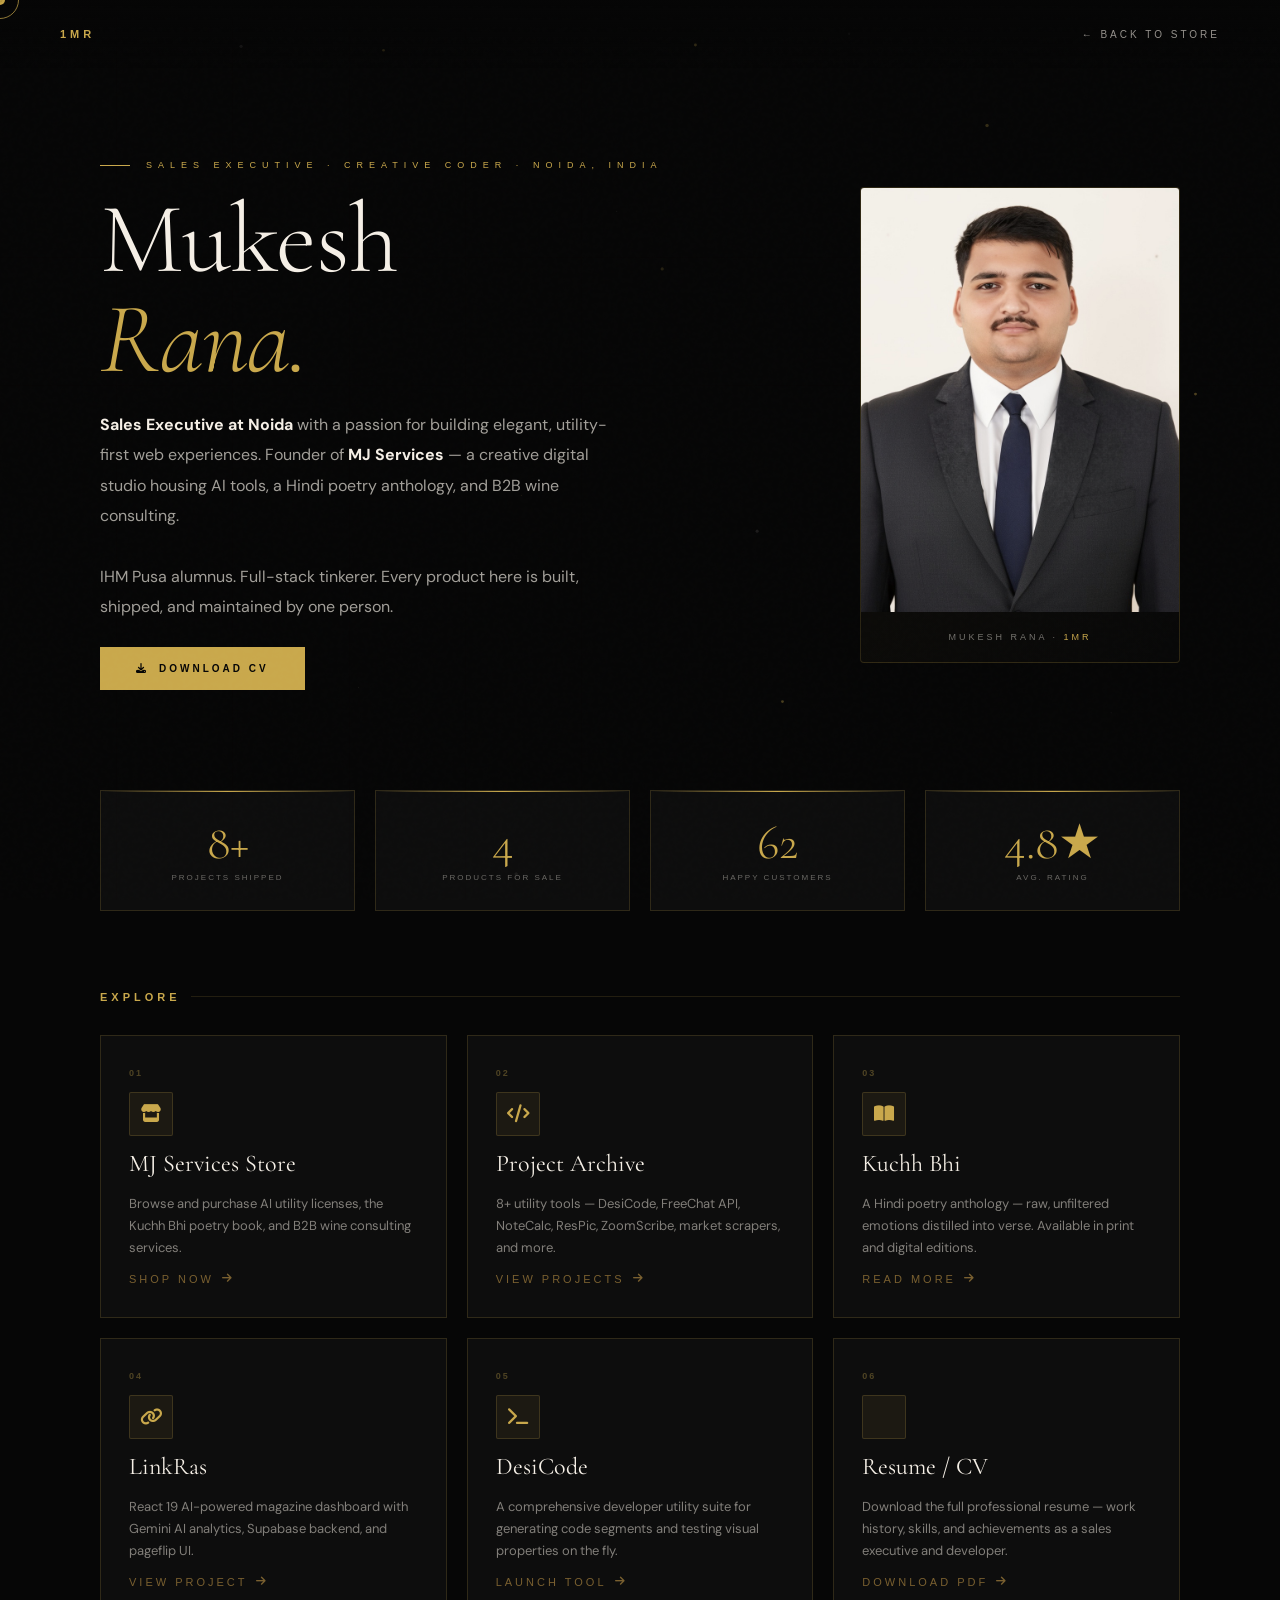
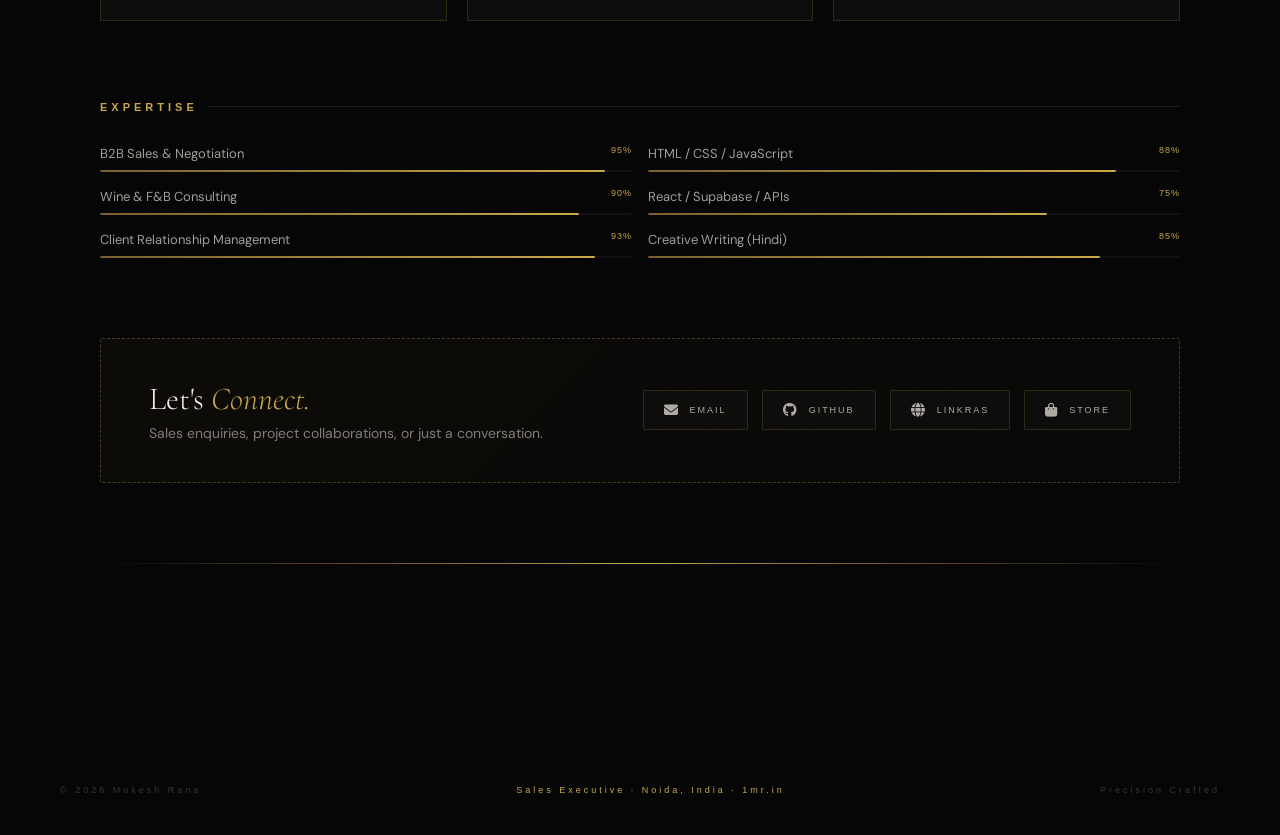
==== index.html @ c403dca5 "Initial commit with owner page directly on root index" ====
<!DOCTYPE html>
<html lang="en">
<head>
<meta charset="UTF-8">

<meta name="viewport" content="width=device-width, initial-scale=1.0">
<title>Mukesh Rana — Sales Executive & Creative Coder | 1MR</title>
<meta name="description" content="Mukesh Rana — Sales Executive, Noida. Creator of MJ Services, ZoomScribe, LinkRas, and the Hindi poetry anthology 'Kuchh Bhi'.">
<link rel="canonical" href="https://www.1mr.in/owner.html">
<link rel="preconnect" href="https://fonts.googleapis.com">
<link href="https://fonts.googleapis.com/css2?family=Cormorant+Garamond:ital,wght@0,300;0,400;0,600;1,300;1,400&family=Syncopate:wght@400;700&family=DM+Sans:wght@300;400;500&display=swap" rel="stylesheet">
<link rel="stylesheet" href="https://cdnjs.cloudflare.com/ajax/libs/font-awesome/6.5.0/css/all.min.css">
<style>
  :root {
    --gold: #c9a84c;
    --gold-light: #e8c97a;
    --gold-dim: #7a6030;
    --cream: #f5efe6;
    --dark: #060606;
    --dark2: #0d0d0d;
    --dark3: #141414;
    --glass: rgba(255,255,255,0.03);
    --border: rgba(201,168,76,0.18);
  }
  *, *::before, *::after { margin: 0; padding: 0; box-sizing: border-box; }
  html { scroll-behavior: smooth; }
  body {
    background: var(--dark);
    color: var(--cream);
    font-family: 'DM Sans', sans-serif;
    overflow-x: hidden;
    cursor: none;
    min-height: 100vh;
  }

  /* ── Custom cursor ── */
  .cursor {
    position: fixed; width: 10px; height: 10px;
    background: var(--gold); border-radius: 50%;
    pointer-events: none; z-index: 9999;
    transform: translate(-50%,-50%);
    mix-blend-mode: difference;
    transition: width .25s, height .25s, background .25s;
  }
  .cursor.hovering { width: 20px; height: 20px; }
  .cursor-ring {
    position: fixed; width: 38px; height: 38px;
    border: 1px solid rgba(201,168,76,0.7); border-radius: 50%;
    pointer-events: none; z-index: 9998;
    transform: translate(-50%,-50%);
    transition: width .3s, height .3s, border-color .3s;
  }
  .cursor-ring.hovering { width: 52px; height: 52px; border-color: rgba(201,168,76,1); }

  /* ── Background canvas ── */
  #bg-canvas { position: fixed; inset: 0; z-index: 0; pointer-events: none; }

  /* ── Film grain overlay ── */
  body::before {
    content: '';
    position: fixed; inset: 0; z-index: 3; pointer-events: none;
    background-image: url("data:image/svg+xml,%3Csvg viewBox='0 0 200 200' xmlns='http://www.w3.org/2000/svg'%3E%3Cfilter id='n'%3E%3CfeTurbulence type='fractalNoise' baseFrequency='0.9' numOctaves='4' stitchTiles='stitch'/%3E%3C/filter%3E%3Crect width='100%25' height='100%25' filter='url(%23n)' opacity='0.05'/%3E%3C/svg%3E");
    opacity: .2; mix-blend-mode: overlay;
  }

  /* ── Navigation ── */
  nav {
    position: fixed; top: 0; left: 0; right: 0; z-index: 100;
    display: flex; justify-content: space-between; align-items: center;
    padding: 28px 60px;
    background: linear-gradient(to bottom, rgba(6,6,6,0.95) 0%, transparent 100%);
  }
  .nav-logo {
    font-family: 'Syncopate', sans-serif; font-size: 11px;
    font-weight: 700; letter-spacing: 4px; color: var(--gold);
    text-decoration: none;
  }
  .back-btn {
    font-size: 10px; letter-spacing: 3px; text-transform: uppercase;
    color: rgba(245,239,230,0.6); text-decoration: none;
    transition: color .3s; font-family: 'Syncopate', sans-serif;
    display: flex; align-items: center; gap: 8px;
  }
  .back-btn:hover { color: var(--gold); }

  /* ── Main layout ── */
  main {
    position: relative; z-index: 2;
    padding: 160px 60px 100px;
    max-width: 1200px;
    margin: 0 auto;
  }

  /* ── Hero / intro block ── */
  .profile-hero {
    display: grid;
    grid-template-columns: 1fr 320px;
    gap: 80px;
    align-items: center;
    margin-bottom: 100px;
  }
  .profile-tag {
    font-family: 'Syncopate', sans-serif; font-size: 9px;
    letter-spacing: 6px; color: var(--gold); text-transform: uppercase;
    margin-bottom: 20px; display: flex; align-items: center; gap: 16px;
  }
  .profile-tag::before { content: ''; width: 30px; height: 1px; background: var(--gold); }
  .profile-name {
    font-family: 'Cormorant Garamond', serif;
    font-size: clamp(52px, 8vw, 100px);
    font-weight: 300; line-height: 1.0;
    letter-spacing: -1px; margin-bottom: 20px;
  }
  .profile-name em { font-style: italic; color: var(--gold); }
  .profile-bio {
    font-size: 16px; line-height: 1.9;
    color: rgba(245,239,230,0.65);
    max-width: 520px;
  }
  .profile-bio strong { color: var(--cream); }

  /* Avatar card */
  .avatar-card {
    background: linear-gradient(135deg, rgba(201,168,76,0.06) 0%, rgba(255,255,255,0.01) 100%);
    border: 1px solid var(--border);
    padding: 0;
    border-radius: 4px;
    overflow: hidden;
    position: relative;
  }
  .avatar-card::before {
    content: '';
    position: absolute; top: 0; left: 0; right: 0; height: 2px;
    background: linear-gradient(90deg, transparent, var(--gold), transparent);
  }
  .avatar-img {
    width: 100%; aspect-ratio: 3/4;
    object-fit: cover; display: block;
    filter: grayscale(15%);
    transition: filter .4s;
  }
  .avatar-card:hover .avatar-img { filter: grayscale(0%); }
  .avatar-caption {
    padding: 20px 24px;
    font-family: 'Syncopate', sans-serif; font-size: 9px;
    letter-spacing: 3px; text-transform: uppercase;
    color: rgba(245,239,230,0.45); text-align: center;
  }
  .avatar-caption span { color: var(--gold); }

  /* ── Section title ── */
  .section-subtitle {
    font-family: 'Syncopate', sans-serif; font-size: 11px;
    letter-spacing: 4px; color: var(--gold); text-transform: uppercase;
    margin-bottom: 32px; display: flex; align-items: center; gap: 10px;
  }
  .section-subtitle::after { content: ''; flex: 1; height: 1px; background: rgba(201,168,76,0.15); }

  /* ── Quick stats row ── */
  .stats-row {
    display: grid;
    grid-template-columns: repeat(4, 1fr);
    gap: 20px;
    margin-bottom: 80px;
  }
  .stat-card {
    background: var(--glass);
    border: 1px solid var(--border);
    padding: 28px 24px;
    text-align: center;
    position: relative;
    overflow: hidden;
    transition: border-color .3s, transform .3s;
  }
  .stat-card::before {
    content: ''; position: absolute; top: 0; left: 0; right: 0; height: 1px;
    background: linear-gradient(90deg, transparent, var(--gold), transparent);
  }
  .stat-card:hover { border-color: rgba(201,168,76,0.4); transform: translateY(-4px); }
  .stat-number {
    font-family: 'Cormorant Garamond', serif;
    font-size: 48px; font-weight: 300; color: var(--gold);
    line-height: 1; margin-bottom: 6px;
  }
  .stat-label {
    font-family: 'Syncopate', sans-serif; font-size: 8px;
    letter-spacing: 2px; text-transform: uppercase;
    color: rgba(245,239,230,0.4);
  }

  /* ── Links grid ── */
  .links-grid {
    display: grid;
    grid-template-columns: repeat(3, 1fr);
    gap: 20px;
    margin-bottom: 80px;
  }
  .link-card {
    background: var(--glass);
    border: 1px solid var(--border);
    padding: 32px 28px;
    text-decoration: none;
    color: var(--cream);
    position: relative;
    overflow: hidden;
    transition: border-color .3s, transform .3s, box-shadow .3s;
    display: flex;
    flex-direction: column;
    gap: 14px;
  }
  .link-card::before {
    content: '';
    position: absolute; top: 0; left: 0; right: 0; height: 1px;
    background: linear-gradient(90deg, transparent, var(--gold), transparent);
    opacity: 0; transition: opacity .3s;
  }
  .link-card::after {
    content: '';
    position: absolute; bottom: 0; left: 0; width: 0; height: 2px;
    background: var(--gold);
    transition: width .4s cubic-bezier(0.16,1,0.3,1);
  }
  .link-card:hover {
    border-color: rgba(201,168,76,0.4);
    transform: translateY(-5px);
    box-shadow: 0 20px 40px rgba(0,0,0,0.5);
  }
  .link-card:hover::before { opacity: 1; }
  .link-card:hover::after { width: 100%; }

  .link-card-icon {
    width: 44px; height: 44px;
    background: rgba(201,168,76,0.08);
    border: 1px solid rgba(201,168,76,0.2);
    border-radius: 2px;
    display: flex; align-items: center; justify-content: center;
    color: var(--gold); font-size: 18px;
    flex-shrink: 0;
  }
  .link-card-num {
    font-family: 'Syncopate', sans-serif; font-size: 9px;
    letter-spacing: 2px; color: rgba(201,168,76,0.35);
    font-weight: 700;
  }
  .link-card-title {
    font-family: 'Cormorant Garamond', serif;
    font-size: 24px; font-weight: 400; color: var(--cream);
    line-height: 1.2;
  }
  .link-card-desc {
    font-size: 13px; line-height: 1.7;
    color: rgba(245,239,230,0.5);
    flex: 1;
  }
  .link-card-arrow {
    font-size: 11px; letter-spacing: 3px; text-transform: uppercase;
    font-family: 'Syncopate', sans-serif;
    color: var(--gold-dim);
    display: flex; align-items: center; gap: 8px;
    transition: color .2s, gap .2s;
  }
  .link-card:hover .link-card-arrow { color: var(--gold); gap: 14px; }

  /* ── Skills / expertise row ── */
  .skills-section { margin-bottom: 80px; }
  .skills-grid {
    display: grid;
    grid-template-columns: repeat(2, 1fr);
    gap: 16px;
  }
  .skill-bar-item { display: flex; flex-direction: column; gap: 8px; }
  .skill-bar-meta {
    display: flex; justify-content: space-between;
    font-size: 13px; color: rgba(245,239,230,0.65);
  }
  .skill-bar-meta span:last-child {
    font-family: 'Syncopate', sans-serif; font-size: 9px;
    letter-spacing: 1px; color: var(--gold);
  }
  .skill-track {
    height: 2px; background: rgba(255,255,255,0.05);
    border-radius: 2px; overflow: hidden;
  }
  .skill-fill {
    height: 100%; background: linear-gradient(90deg, var(--gold-dim), var(--gold));
    border-radius: 2px;
    width: 0%;
    transition: width 1.2s cubic-bezier(0.16,1,0.3,1);
  }
  .skill-fill.animated { width: var(--target-width); }

  /* ── Contact / social strip ── */
  .contact-strip {
    background: linear-gradient(135deg, rgba(201,168,76,0.04) 0%, rgba(255,255,255,0.01) 100%);
    border: 1px dashed rgba(201,168,76,0.3);
    padding: 40px 48px;
    border-radius: 2px;
    display: flex;
    justify-content: space-between;
    align-items: center;
    gap: 40px;
    margin-bottom: 80px;
  }
  .contact-left h3 {
    font-family: 'Cormorant Garamond', serif;
    font-size: 32px; font-weight: 300;
    margin-bottom: 6px;
  }
  .contact-left h3 em { font-style: italic; color: var(--gold); }
  .contact-left p {
    font-size: 14px; color: rgba(245,239,230,0.5);
  }
  .social-links { display: flex; gap: 14px; flex-wrap: wrap; }
  .social-btn {
    display: flex; align-items: center; gap: 10px;
    padding: 12px 20px;
    background: rgba(255,255,255,0.02);
    border: 1px solid var(--border);
    color: rgba(245,239,230,0.7);
    text-decoration: none;
    font-family: 'Syncopate', sans-serif; font-size: 9px;
    letter-spacing: 2px; text-transform: uppercase;
    transition: border-color .3s, color .3s, transform .2s;
    border-radius: 2px;
  }
  .social-btn:hover {
    border-color: var(--gold); color: var(--gold);
    transform: translateY(-2px);
  }
  .social-btn i { font-size: 14px; }

  /* ── Download CV button ── */
  .btn-primary {
    display: inline-flex; align-items: center; gap: 10px;
    padding: 16px 36px;
    background: var(--gold); color: var(--dark);
    font-family: 'Syncopate', sans-serif; font-size: 10px;
    letter-spacing: 3px; text-transform: uppercase; font-weight: 700;
    text-decoration: none; border: none;
    transition: transform .3s, box-shadow .3s;
    margin-top: 24px;
  }
  .btn-primary:hover {
    transform: translateY(-3px);
    box-shadow: 0 15px 30px rgba(201,168,76,0.3);
  }

  /* ── Divider ── */
  .gold-divider {
    width: 100%; height: 1px; position: relative; margin: 80px 0;
  }
  .gold-divider::before {
    content: ''; display: block; height: 1px;
    background: linear-gradient(90deg, transparent 0%, var(--gold-dim) 30%, var(--gold) 50%, var(--gold-dim) 70%, transparent 100%);
  }

  /* ── Footer ── */
  footer {
    padding: 40px 60px;
    display: flex; justify-content: space-between; align-items: center;
    font-family: 'Syncopate', sans-serif; font-size: 9px;
    letter-spacing: 3px; color: rgba(245,239,230,0.2);
    position: relative; z-index: 2;
    border-top: 1px solid rgba(255,255,255,0.02);
  }
  .footer-gold { color: var(--gold); }

  /* ── Reveal animations ── */
  @keyframes fadeUp {
    from { opacity: 0; transform: translateY(32px); }
    to   { opacity: 1; transform: translateY(0); }
  }
  .reveal { opacity: 0; transform: translateY(32px); }
  .reveal.active {
    animation: fadeUp 0.8s cubic-bezier(.23,1,.32,1) forwards;
  }
  .reveal-d1 { animation-delay: 0.1s; }
  .reveal-d2 { animation-delay: 0.2s; }
  .reveal-d3 { animation-delay: 0.3s; }
  .reveal-d4 { animation-delay: 0.4s; }

  /* ── Responsive ── */
  @media (max-width: 900px) {
    nav { padding: 20px 24px; }
    main { padding: 120px 24px 80px; }
    .profile-hero { grid-template-columns: 1fr; gap: 40px; }
    .avatar-card { max-width: 280px; }
    .stats-row { grid-template-columns: repeat(2, 1fr); }
    .links-grid { grid-template-columns: 1fr; }
    .skills-grid { grid-template-columns: 1fr; }
    .contact-strip { flex-direction: column; align-items: flex-start; padding: 28px 24px; }
    footer { padding: 24px; flex-direction: column; gap: 12px; text-align: center; }
  }
  @media (max-width: 480px) {
    .stats-row { grid-template-columns: 1fr 1fr; }
    .profile-name { font-size: clamp(42px, 12vw, 70px); }
  }
</style>
</head>
<body>

<div class="cursor" id="cursor"></div>
<div class="cursor-ring" id="cursorRing"></div>
<canvas id="bg-canvas"></canvas>

<!-- ── Navigation ── -->
<nav>
  <a href="index.html" class="nav-logo">1MR</a>
  <a href="index.html" class="back-btn">← Back to Store</a>
</nav>

<!-- ── Main content ── -->
<main>

  <!-- ── Hero ── -->
  <div class="profile-hero">
    <div class="reveal">
      <div class="profile-tag">Sales Executive · Creative Coder · Noida, India</div>
      <h1 class="profile-name">
        Mukesh<br><em>Rana.</em>
      </h1>
      <p class="profile-bio">
        <strong>Sales Executive at Noida</strong> with a passion for building elegant, utility-first web experiences. Founder of <strong>MJ Services</strong> — a creative digital studio housing AI tools, a Hindi poetry anthology, and B2B wine consulting.<br><br>
        IHM Pusa alumnus. Full-stack tinkerer. Every product here is built, shipped, and maintained by one person.
      </p>
      <a href="assets/MUKESH_RANA_RESUME.pdf" download="Mukesh_Rana_Resume.pdf" class="btn-primary">
        <i class="fa-solid fa-download"></i> Download CV
      </a>
    </div>

    <!-- Avatar -->
    <div class="avatar-card reveal reveal-d2">
      <img class="avatar-img" src="assets/avatar.jpg" alt="Mukesh Rana" />
      <div class="avatar-caption">Mukesh Rana · <span>1MR</span></div>
    </div>
  </div>

  <!-- ── Quick stats ── -->
  <div class="stats-row">
    <div class="stat-card reveal">
      <div class="stat-number">8+</div>
      <div class="stat-label">Projects Shipped</div>
    </div>
    <div class="stat-card reveal reveal-d1">
      <div class="stat-number">4</div>
      <div class="stat-label">Products for Sale</div>
    </div>
    <div class="stat-card reveal reveal-d2">
      <div class="stat-number">62</div>
      <div class="stat-label">Happy Customers</div>
    </div>
    <div class="stat-card reveal reveal-d3">
      <div class="stat-number">4.8★</div>
      <div class="stat-label">Avg. Rating</div>
    </div>
  </div>

  <!-- ── Page links grid ── -->
  <h2 class="section-subtitle reveal">Explore</h2>

  <div class="links-grid">

    <a href="index.html" class="link-card reveal">
      <div class="link-card-num">01</div>
      <div class="link-card-icon"><i class="fa-solid fa-store"></i></div>
      <div class="link-card-title">MJ Services Store</div>
      <div class="link-card-desc">Browse and purchase AI utility licenses, the Kuchh Bhi poetry book, and B2B wine consulting services.</div>
      <div class="link-card-arrow">Shop Now <i class="fa-solid fa-arrow-right"></i></div>
    </a>

    <a href="projects.html" class="link-card reveal reveal-d1">
      <div class="link-card-num">02</div>
      <div class="link-card-icon"><i class="fa-solid fa-code"></i></div>
      <div class="link-card-title">Project Archive</div>
      <div class="link-card-desc">8+ utility tools — DesiCode, FreeChat API, NoteCalc, ResPic, ZoomScribe, market scrapers, and more.</div>
      <div class="link-card-arrow">View Projects <i class="fa-solid fa-arrow-right"></i></div>
    </a>

    <a href="book.html" class="link-card reveal reveal-d2">
      <div class="link-card-num">03</div>
      <div class="link-card-icon"><i class="fa-solid fa-book-open"></i></div>
      <div class="link-card-title">Kuchh Bhi</div>
      <div class="link-card-desc">A Hindi poetry anthology — raw, unfiltered emotions distilled into verse. Available in print and digital editions.</div>
      <div class="link-card-arrow">Read More <i class="fa-solid fa-arrow-right"></i></div>
    </a>

    <a href="linkras.html" class="link-card reveal">
      <div class="link-card-num">04</div>
      <div class="link-card-icon"><i class="fa-solid fa-link"></i></div>
      <div class="link-card-title">LinkRas</div>
      <div class="link-card-desc">React 19 AI-powered magazine dashboard with Gemini AI analytics, Supabase backend, and pageflip UI.</div>
      <div class="link-card-arrow">View Project <i class="fa-solid fa-arrow-right"></i></div>
    </a>

    <a href="desicode.html" class="link-card reveal reveal-d1">
      <div class="link-card-num">05</div>
      <div class="link-card-icon"><i class="fa-solid fa-terminal"></i></div>
      <div class="link-card-title">DesiCode</div>
      <div class="link-card-desc">A comprehensive developer utility suite for generating code segments and testing visual properties on the fly.</div>
      <div class="link-card-arrow">Launch Tool <i class="fa-solid fa-arrow-right"></i></div>
    </a>

    <a href="assets/MUKESH_RANA_RESUME.pdf" download="Mukesh_Rana_Resume.pdf" class="link-card reveal reveal-d2">
      <div class="link-card-num">06</div>
      <div class="link-card-icon"><i class="fa-solid fa-file-user"></i></div>
      <div class="link-card-title">Resume / CV</div>
      <div class="link-card-desc">Download the full professional resume — work history, skills, and achievements as a sales executive and developer.</div>
      <div class="link-card-arrow">Download PDF <i class="fa-solid fa-arrow-right"></i></div>
    </a>

  </div>

  <!-- ── Skills ── -->
  <div class="skills-section reveal">
    <h2 class="section-subtitle">Expertise</h2>
    <div class="skills-grid">
      <div class="skill-bar-item">
        <div class="skill-bar-meta"><span>B2B Sales & Negotiation</span><span>95%</span></div>
        <div class="skill-track"><div class="skill-fill" style="--target-width: 95%;"></div></div>
      </div>
      <div class="skill-bar-item">
        <div class="skill-bar-meta"><span>HTML / CSS / JavaScript</span><span>88%</span></div>
        <div class="skill-track"><div class="skill-fill" style="--target-width: 88%;"></div></div>
      </div>
      <div class="skill-bar-item">
        <div class="skill-bar-meta"><span>Wine & F&B Consulting</span><span>90%</span></div>
        <div class="skill-track"><div class="skill-fill" style="--target-width: 90%;"></div></div>
      </div>
      <div class="skill-bar-item">
        <div class="skill-bar-meta"><span>React / Supabase / APIs</span><span>75%</span></div>
        <div class="skill-track"><div class="skill-fill" style="--target-width: 75%;"></div></div>
      </div>
      <div class="skill-bar-item">
        <div class="skill-bar-meta"><span>Client Relationship Management</span><span>93%</span></div>
        <div class="skill-track"><div class="skill-fill" style="--target-width: 93%;"></div></div>
      </div>
      <div class="skill-bar-item">
        <div class="skill-bar-meta"><span>Creative Writing (Hindi)</span><span>85%</span></div>
        <div class="skill-track"><div class="skill-fill" style="--target-width: 85%;"></div></div>
      </div>
    </div>
  </div>

  <!-- ── Contact strip ── -->
  <div class="contact-strip reveal">
    <div class="contact-left">
      <h3>Let's <em>Connect.</em></h3>
      <p>Sales enquiries, project collaborations, or just a conversation.</p>
    </div>
    <div class="social-links">
      <a href="mailto:contact@1mr.in" class="social-btn">
        <i class="fa-solid fa-envelope"></i> Email
      </a>
      <a href="https://github.com/misurana" target="_blank" rel="noopener" class="social-btn">
        <i class="fa-brands fa-github"></i> GitHub
      </a>
      <a href="https://linkras-menu.vercel.app" target="_blank" rel="noopener" class="social-btn">
        <i class="fa-solid fa-globe"></i> LinkRas
      </a>
      <a href="index.html" class="social-btn">
        <i class="fa-solid fa-bag-shopping"></i> Store
      </a>
    </div>
  </div>

  <div class="gold-divider"></div>

</main>

<!-- ── Footer ── -->
<footer>
  <span>© 2026 Mukesh Rana</span>
  <span class="footer-gold">Sales Executive · Noida, India · <a href="https://www.1mr.in" style="color:var(--gold); text-decoration:none;">1mr.in</a></span>
  <span>Precision Crafted</span>
</footer>

<script>
// ── Custom cursor ──
const cur  = document.getElementById('cursor');
const ring = document.getElementById('cursorRing');
let mx=0, my=0, rx=0, ry=0;
document.addEventListener('mousemove', e => { mx = e.clientX; my = e.clientY; });
(function animCursor() {
  cur.style.left  = mx + 'px';
  cur.style.top   = my + 'px';
  rx += (mx - rx) * 0.1;
  ry += (my - ry) * 0.1;
  ring.style.left = rx + 'px';
  ring.style.top  = ry + 'px';
  requestAnimationFrame(animCursor);
})();

// Cursor hover states
document.querySelectorAll('a, button, .link-card, .stat-card').forEach(el => {
  el.addEventListener('mouseenter', () => { cur.classList.add('hovering'); ring.classList.add('hovering'); });
  el.addEventListener('mouseleave', () => { cur.classList.remove('hovering'); ring.classList.remove('hovering'); });
});

// ── Gold particle canvas background ──
const canvas = document.getElementById('bg-canvas');
const ctx    = canvas.getContext('2d');
let W, H;
function resize() { W = canvas.width = window.innerWidth; H = canvas.height = window.innerHeight; }
resize();
window.addEventListener('resize', resize);

class Particle {
  constructor() { this.reset(); }
  reset() {
    this.x  = Math.random() * W;
    this.y  = Math.random() * H;
    this.vx = (Math.random() - .5) * 0.3;
    this.vy = (Math.random() - .5) * 0.3;
    this.r  = Math.random() * 1.4 + 0.4;
    this.a  = Math.random() * 0.35 + 0.05;
    this.gold = Math.random() > 0.6;
  }
  update() {
    this.x += this.vx; this.y += this.vy;
    if (this.x < 0 || this.x > W || this.y < 0 || this.y > H) this.reset();
  }
  draw() {
    ctx.beginPath();
    ctx.arc(this.x, this.y, this.r, 0, Math.PI * 2);
    ctx.fillStyle = this.gold
      ? `rgba(201,168,76,${this.a})`
      : `rgba(245,239,230,${this.a * 0.35})`;
    ctx.fill();
  }
}

const particles = Array.from({ length: 100 }, () => new Particle());
let t = 0;

(function draw() {
  ctx.clearRect(0, 0, W, H);
  t += 0.003;

  // Subtle animated grid lines
  for (let i = 0; i < 12; i++) {
    const x = (i / 11) * W;
    ctx.strokeStyle = `rgba(201,168,76,${0.012 + 0.007 * Math.sin(t + i * 0.5)})`;
    ctx.lineWidth = 0.5;
    ctx.beginPath(); ctx.moveTo(x, 0); ctx.lineTo(x, H); ctx.stroke();
  }
  for (let i = 0; i < 8; i++) {
    const y = (i / 7) * H;
    ctx.strokeStyle = `rgba(201,168,76,${0.01 + 0.005 * Math.sin(t + i * 0.7)})`;
    ctx.lineWidth = 0.5;
    ctx.beginPath(); ctx.moveTo(0, y); ctx.lineTo(W, y); ctx.stroke();
  }

  particles.forEach(p => { p.update(); p.draw(); });

  // Gold connection lines between nearby gold particles
  const gp = particles.filter(p => p.gold);
  for (let i = 0; i < gp.length; i++) {
    for (let j = i + 1; j < gp.length; j++) {
      const dx = gp[i].x - gp[j].x, dy = gp[i].y - gp[j].y;
      const d  = Math.sqrt(dx*dx + dy*dy);
      if (d < 150) {
        ctx.beginPath();
        ctx.strokeStyle = `rgba(201,168,76,${0.06 * (1 - d / 150)})`;
        ctx.lineWidth = 0.4;
        ctx.moveTo(gp[i].x, gp[i].y);
        ctx.lineTo(gp[j].x, gp[j].y);
        ctx.stroke();
      }
    }
  }
  requestAnimationFrame(draw);
})();

// ── Scroll reveal ──
const revealEls = document.querySelectorAll('.reveal');
const revealObs = new IntersectionObserver(entries => {
  entries.forEach(e => {
    if (e.isIntersecting) {
      e.target.classList.add('active');
      revealObs.unobserve(e.target);
    }
  });
}, { threshold: 0.12, rootMargin: '0px 0px -40px 0px' });
revealEls.forEach(el => revealObs.observe(el));

// ── Skill bar animations (trigger once visible) ──
const skillBars = document.querySelectorAll('.skill-fill');
const skillObs  = new IntersectionObserver(entries => {
  entries.forEach(e => {
    if (e.isIntersecting) {
      e.target.classList.add('animated');
      skillObs.unobserve(e.target);
    }
  });
}, { threshold: 0.3 });
skillBars.forEach(b => skillObs.observe(b));
</script>
</body>
</html>
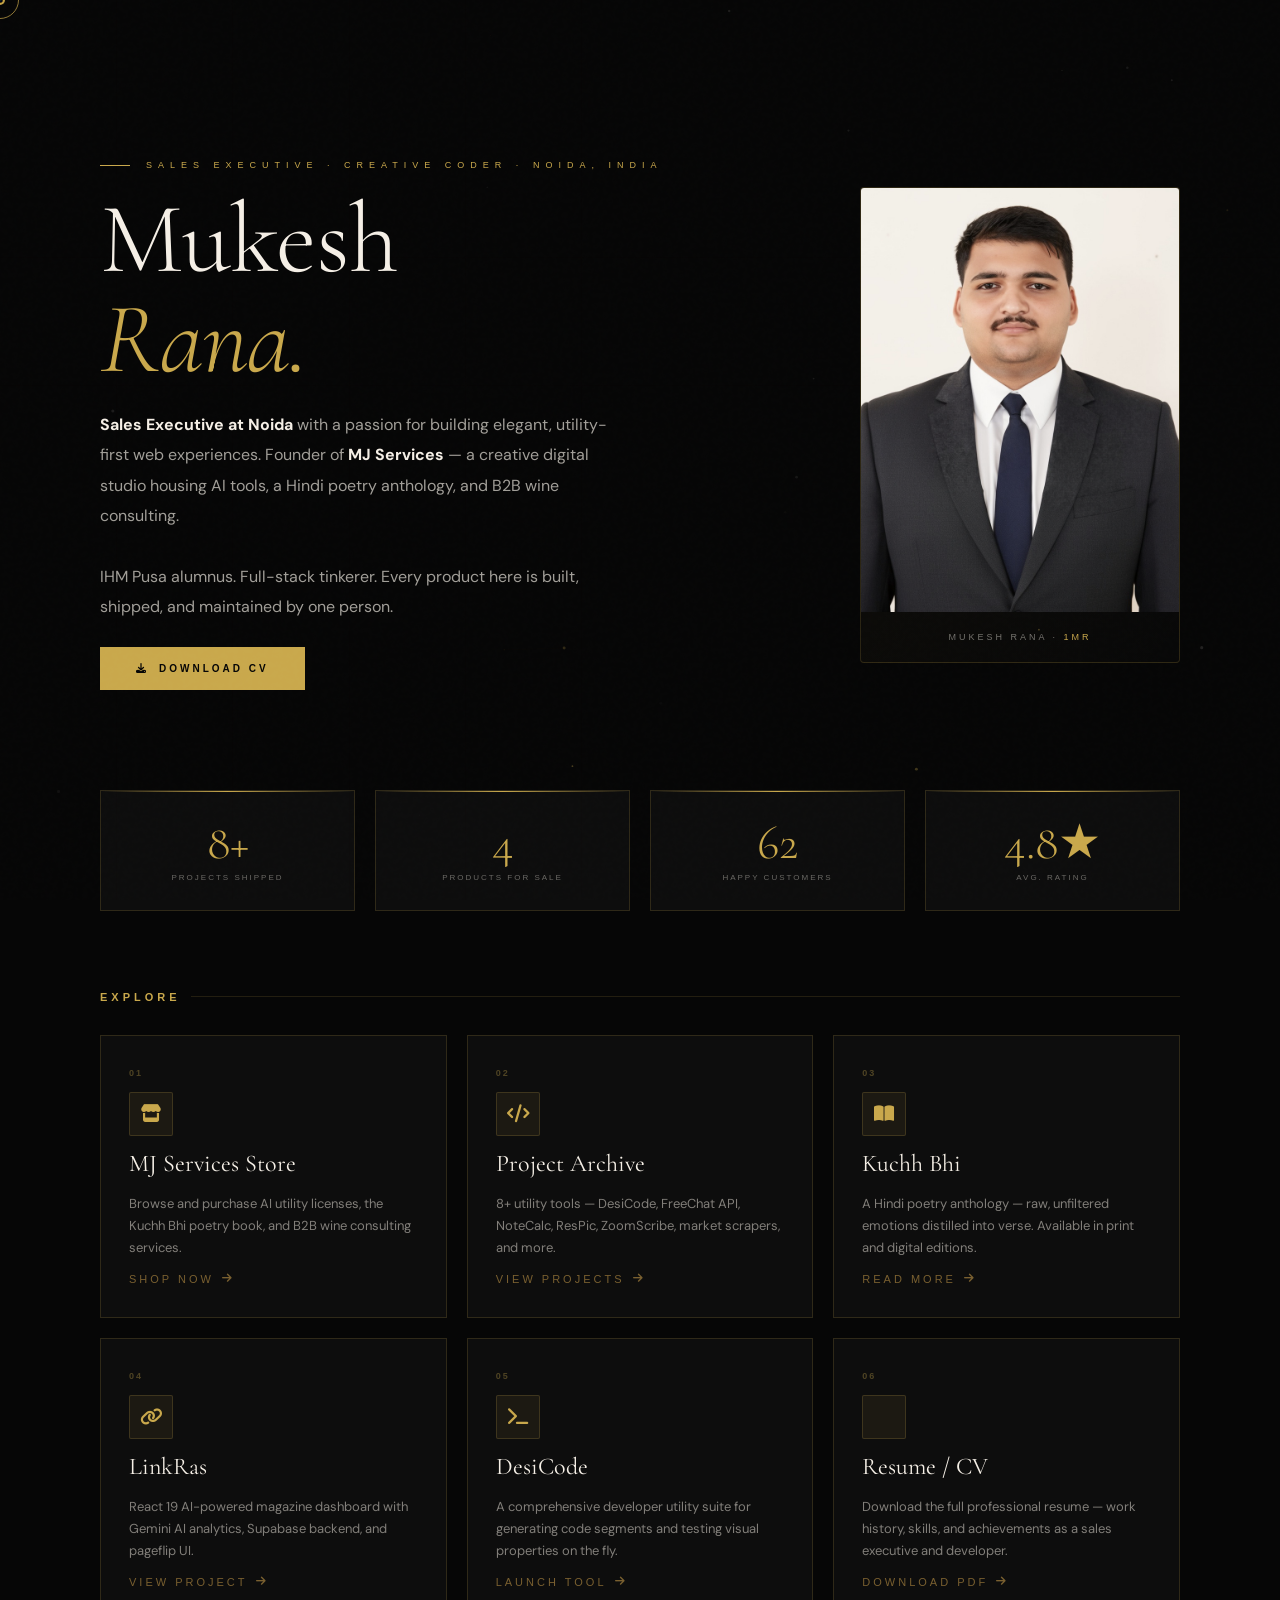
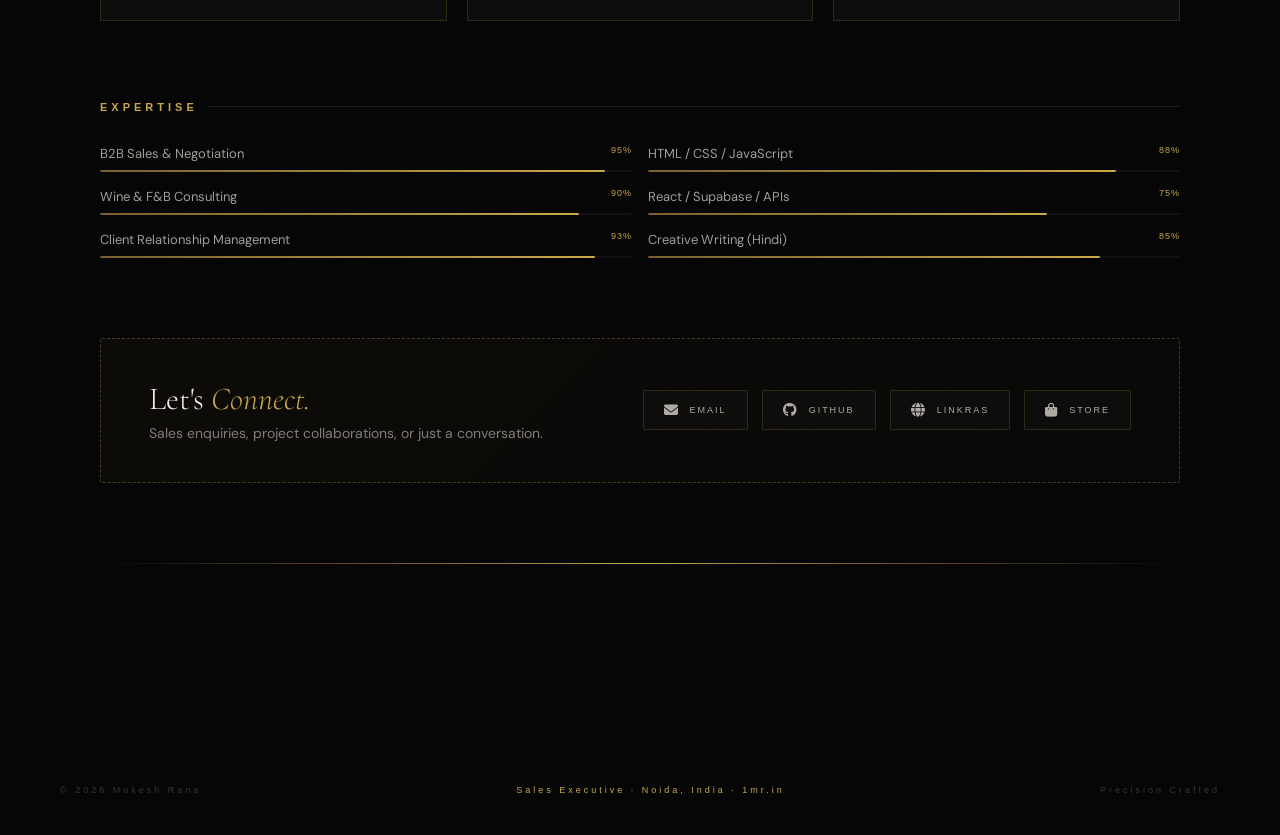
==== commit 29a2ab42: "Remove 1MR and back to store from home; update projects nav and fix interactive header functions" ====
--- a/index.html
+++ b/index.html
@@ -404,10 +404,7 @@
 <canvas id="bg-canvas"></canvas>
 
 <!-- ── Navigation ── -->
-<nav>
-  <a href="index.html" class="nav-logo">1MR</a>
-  <a href="index.html" class="back-btn">← Back to Store</a>
-</nav>
+<!-- Top header navigation removed as requested -->
 
 <!-- ── Main content ── -->
 <main>
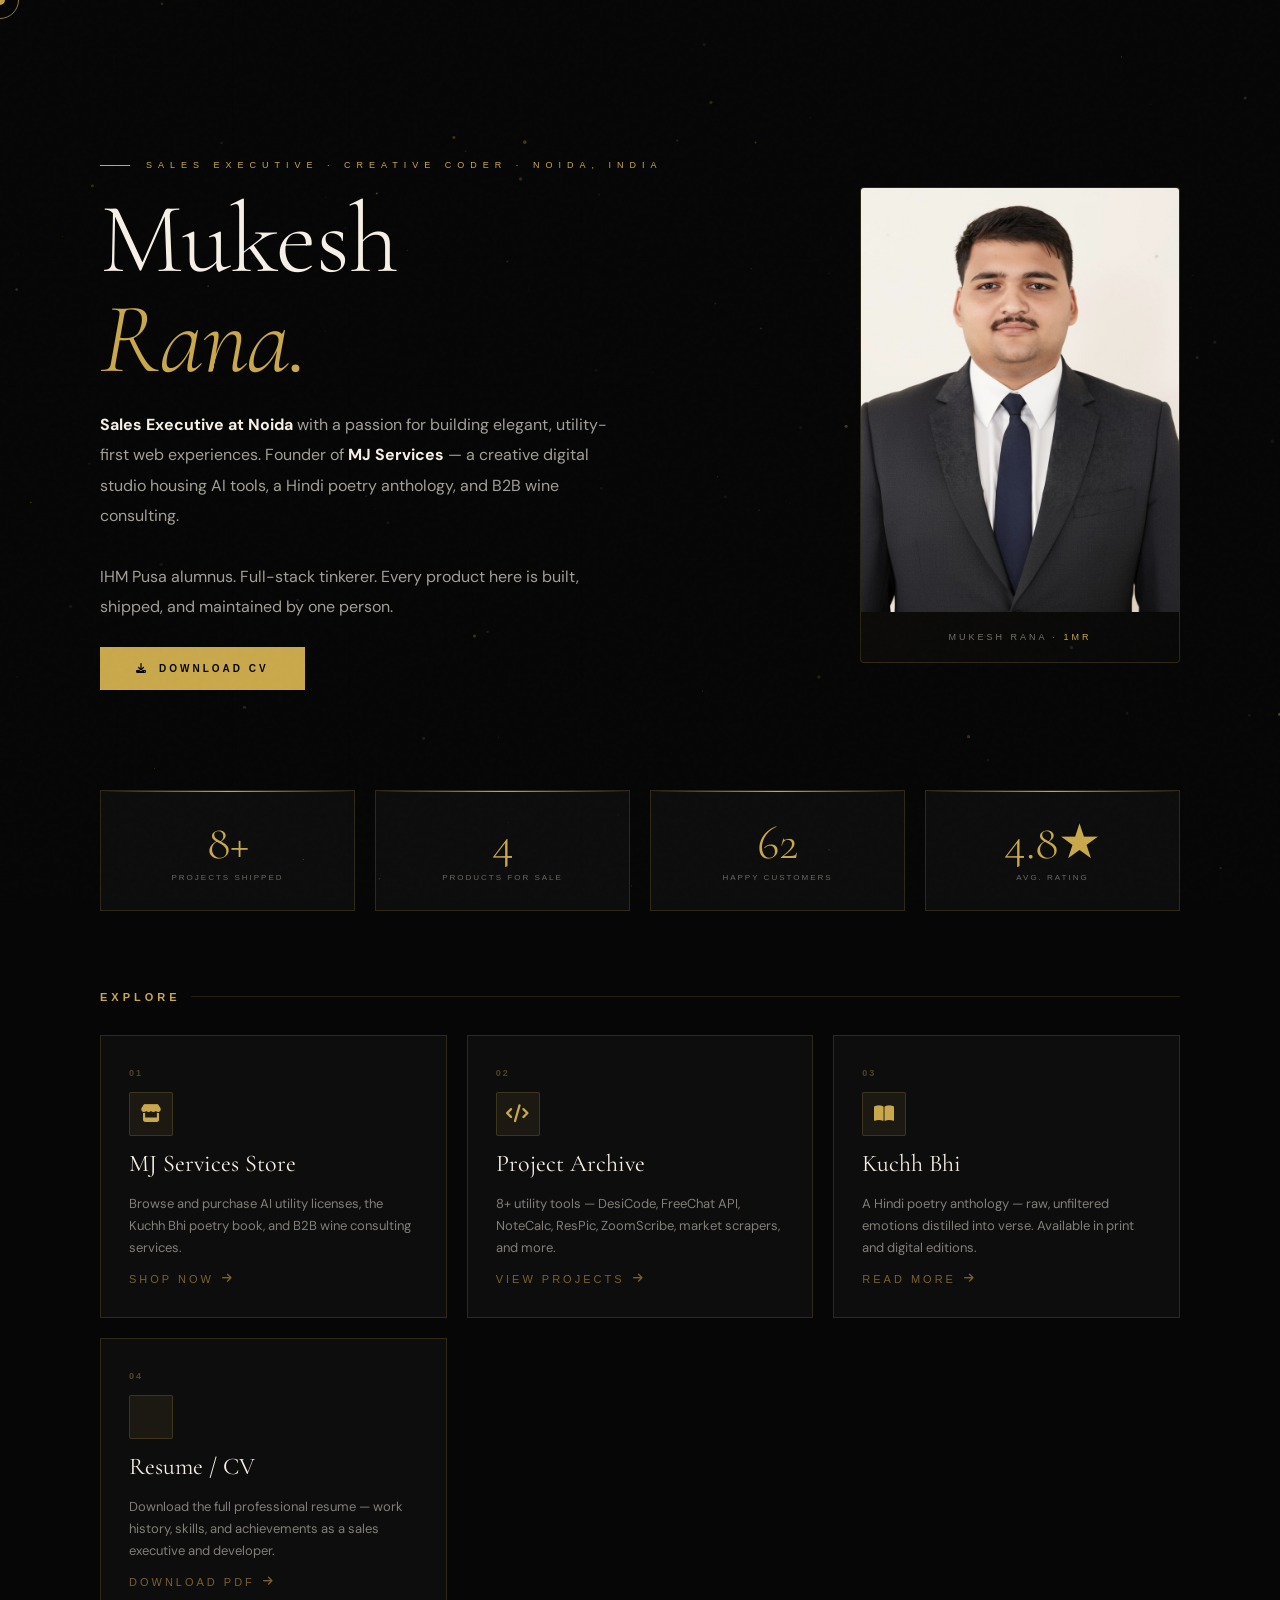
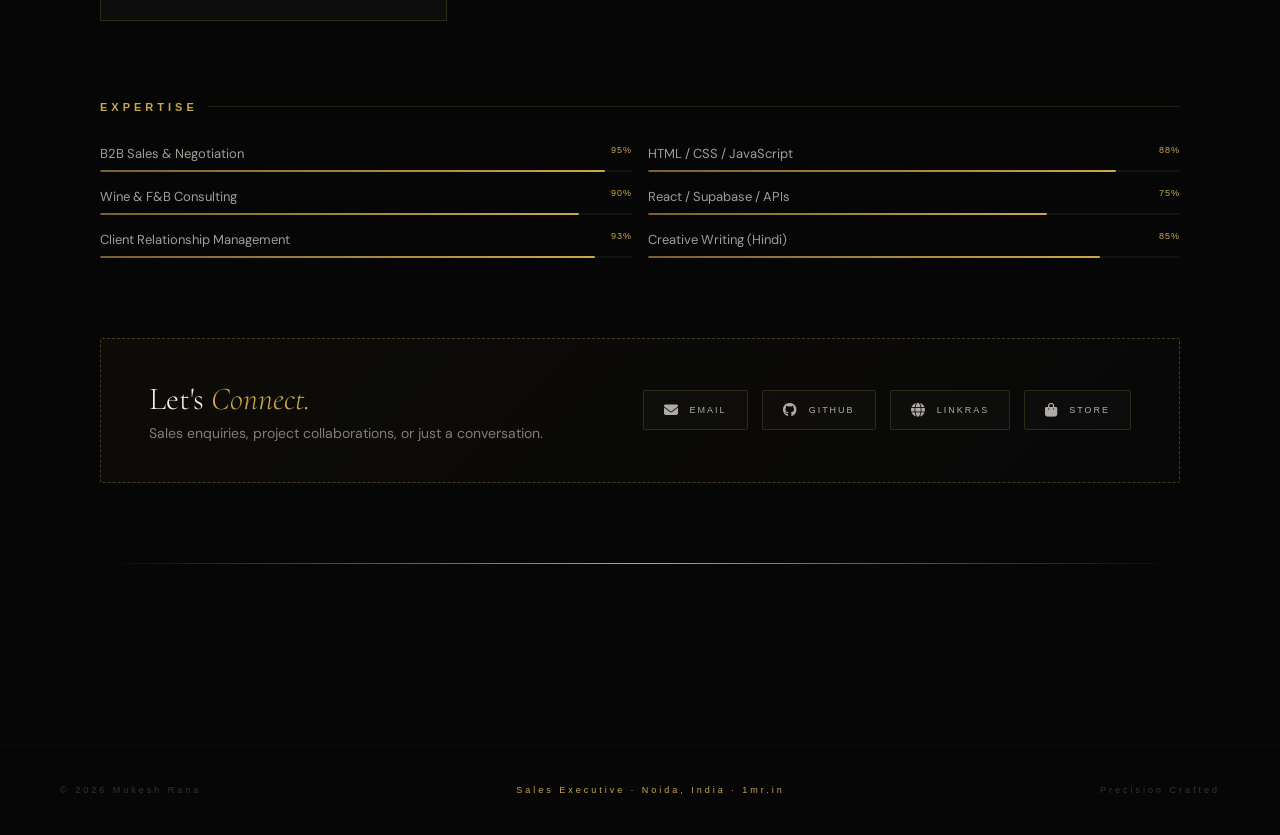
==== commit 1fc84b78: "Redirect MJ Services Store to 1mr.in, remove LinkRas and DesiCode from Explore grid, update resume P" ====
--- a/index.html
+++ b/index.html
@@ -457,7 +457,7 @@
 
   <div class="links-grid">
 
-    <a href="index.html" class="link-card reveal">
+    <a href="https://1mr.in" target="_blank" rel="noopener noreferrer" class="link-card reveal">
       <div class="link-card-num">01</div>
       <div class="link-card-icon"><i class="fa-solid fa-store"></i></div>
       <div class="link-card-title">MJ Services Store</div>
@@ -481,24 +481,8 @@
       <div class="link-card-arrow">Read More <i class="fa-solid fa-arrow-right"></i></div>
     </a>
 
-    <a href="linkras.html" class="link-card reveal">
+    <a href="assets/MUKESH_RANA_RESUME.pdf" download="Mukesh_Rana_Resume.pdf" class="link-card reveal reveal-d1">
       <div class="link-card-num">04</div>
-      <div class="link-card-icon"><i class="fa-solid fa-link"></i></div>
-      <div class="link-card-title">LinkRas</div>
-      <div class="link-card-desc">React 19 AI-powered magazine dashboard with Gemini AI analytics, Supabase backend, and pageflip UI.</div>
-      <div class="link-card-arrow">View Project <i class="fa-solid fa-arrow-right"></i></div>
-    </a>
-
-    <a href="desicode.html" class="link-card reveal reveal-d1">
-      <div class="link-card-num">05</div>
-      <div class="link-card-icon"><i class="fa-solid fa-terminal"></i></div>
-      <div class="link-card-title">DesiCode</div>
-      <div class="link-card-desc">A comprehensive developer utility suite for generating code segments and testing visual properties on the fly.</div>
-      <div class="link-card-arrow">Launch Tool <i class="fa-solid fa-arrow-right"></i></div>
-    </a>
-
-    <a href="assets/MUKESH_RANA_RESUME.pdf" download="Mukesh_Rana_Resume.pdf" class="link-card reveal reveal-d2">
-      <div class="link-card-num">06</div>
       <div class="link-card-icon"><i class="fa-solid fa-file-user"></i></div>
       <div class="link-card-title">Resume / CV</div>
       <div class="link-card-desc">Download the full professional resume — work history, skills, and achievements as a sales executive and developer.</div>
